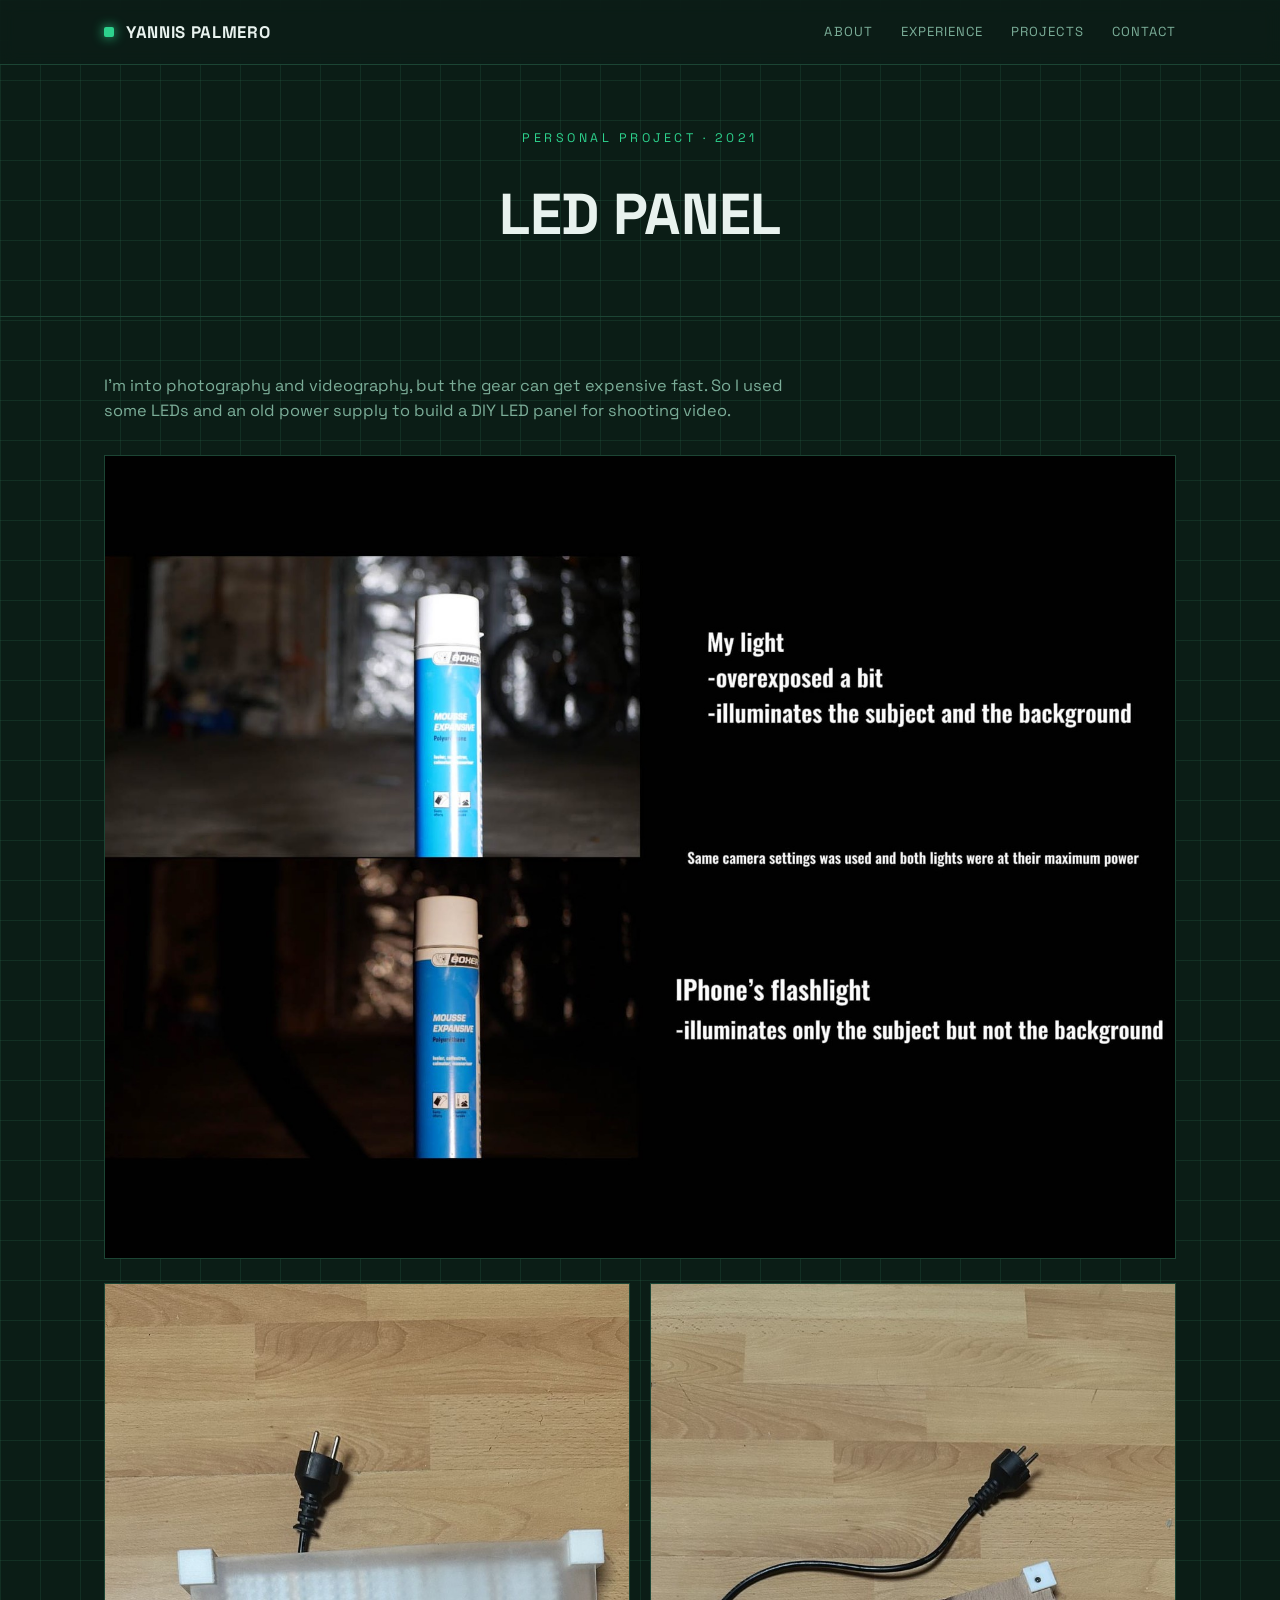
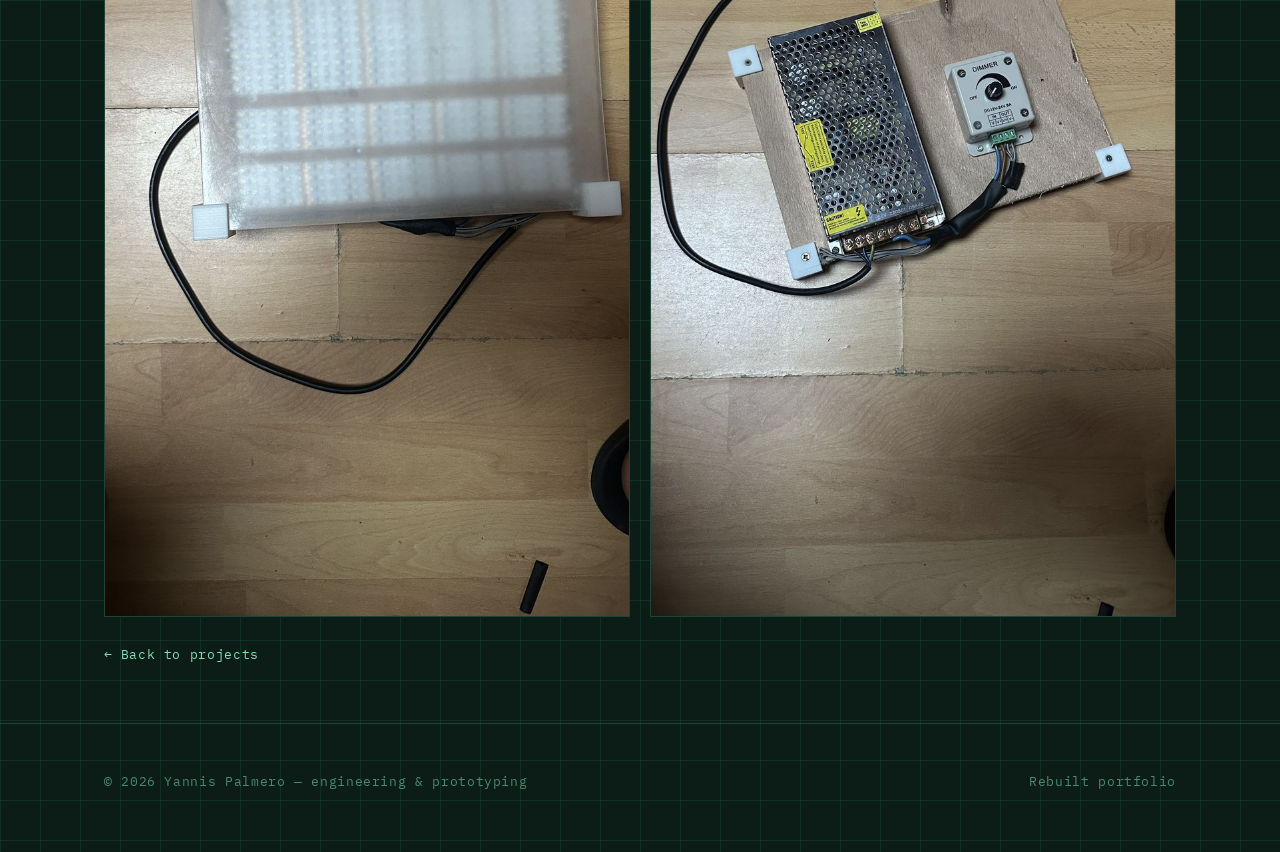
==== led-panel.html @ d93fa41a "Remove hue slider, square up project thumbnails, add Experience section Lock in the green palette as" ====
<!DOCTYPE html>
<html lang="en">
<head>
<meta charset="UTF-8">
<meta name="viewport" content="width=device-width, initial-scale=1">
<title>LED Panel — Yannis Palmero</title>
<link rel="preconnect" href="https://fonts.googleapis.com">
<link rel="preconnect" href="https://fonts.gstatic.com" crossorigin>
<link href="https://fonts.googleapis.com/css2?family=Space+Grotesk:wght@400;500;700&family=IBM+Plex+Mono:wght@400;500&display=swap" rel="stylesheet">
<link rel="stylesheet" href="styles.css">
</head>
<body>
<header>
  <div class="wrap nav">
    <a href="index.html" class="brand"><span class="dot"></span>YANNIS&nbsp;PALMERO</a>
    <nav class="nav-links">
      <a href="index.html#about">About</a>
      <a href="index.html#experience">Experience</a>
      <a href="index.html#projects">Projects</a>
      <a href="index.html#contact">Contact</a>
    </nav>
  </div>
</header>

<section class="p-hero">
  <div class="wrap">
    <div class="eyebrow" style="text-align:center">Personal project · 2021</div>
    <h1>LED panel</h1>
  </div>
</section>

<section class="p-section">
  <div class="wrap">
    <p>I'm into photography and videography, but the gear can get expensive fast. So I used some LEDs and an old power supply to build a DIY LED panel for shooting video.</p>

    <div class="media-grid single" style="margin-top:32px">
      <div class="media-box"><img src="img/led-comparison.jpg" alt="Lighting comparison: DIY LED panel vs iPhone flashlight"></div>
    </div>

    <div class="media-grid">
      <div class="media-box"><img src="img/led.jpg" alt="DIY LED panel, top view"></div>
      <div class="media-box"><img src="img/led-power.jpg" alt="LED panel power supply and dimmer"></div>
    </div>

    <a class="back-link" href="index.html#projects">Back to projects</a>
  </div>
</section>

<footer>
  <div class="wrap foot">
    <div class="mono" style="color:var(--dim)">© 2026 Yannis Palmero — engineering &amp; prototyping</div>
    <div class="mono" style="color:var(--dim)">Rebuilt portfolio</div>
  </div>
</footer>
</body>
</html>
---- styles.css ----
:root{
  --hue: 155;             /* forest-green tint */
  --bg:hsl(var(--hue) 44% 8%);
  --panel:hsl(var(--hue) 44% 10%);
  --line:hsl(var(--hue) 43% 19%);
  --line-bright:hsl(var(--hue) 44% 30%);
  --ink:hsl(var(--hue) 28% 93%);
  --muted:hsl(var(--hue) 23% 58%);
  --dim:hsl(var(--hue) 28% 42%);
  --thumb-bg:hsl(var(--hue) 44% 7%);
  --tagyear-line:hsl(var(--hue) 64% 24%);
  --accent:#2dd28d;      /* emerald accent — retuned to match the green palette */
  --accent-soft:#88ddba;
  --grid: hsl(var(--hue) 44% 30% / .22);
}
*{box-sizing:border-box;margin:0;padding:0}
html{scroll-behavior:smooth}
body{
  background:var(--bg);
  color:var(--ink);
  font-family:"Space Grotesk",system-ui,sans-serif;
  line-height:1.55;
  -webkit-font-smoothing:antialiased;
  background-image:
    linear-gradient(var(--grid) 1px,transparent 1px),
    linear-gradient(90deg,var(--grid) 1px,transparent 1px);
  background-size:40px 40px;
}
a{color:inherit;text-decoration:none}
.mono{font-family:"IBM Plex Mono",monospace}
.wrap{max-width:1120px;margin:0 auto;padding:0 24px}

/* ---- header ---- */
header{
  position:sticky;top:0;z-index:50;
  backdrop-filter:blur(8px);
  background:hsl(var(--hue) 44% 8% / .82);
  border-bottom:1px solid var(--line);
}
.nav{display:flex;align-items:center;justify-content:space-between;height:64px}
.brand{font-weight:700;letter-spacing:.04em;font-size:1.05rem;display:flex;align-items:center;gap:12px}
.brand .dot{width:10px;height:10px;background:var(--accent);border-radius:2px;box-shadow:0 0 12px var(--accent)}
.nav-links{display:flex;gap:28px;font-size:.82rem;letter-spacing:.08em;text-transform:uppercase;color:var(--muted)}
.nav-links a{transition:color .2s}
.nav-links a:hover{color:var(--accent-soft)}

/* ---- hero ---- */
.hero{padding:96px 0 72px;border-bottom:1px solid var(--line)}
.eyebrow{font-size:.78rem;letter-spacing:.28em;text-transform:uppercase;color:var(--accent);margin-bottom:22px}
.hero h1{
  font-size:clamp(2.6rem,7vw,5.4rem);
  font-weight:700;line-height:1.02;letter-spacing:-.02em;
}
.hero h1 span{color:var(--dim)}
.hero p{max-width:560px;margin-top:26px;color:var(--muted);font-size:1.06rem}
.specsheet{
  margin-top:40px;display:grid;grid-template-columns:repeat(auto-fit,minmax(150px,1fr));
  gap:1px;background:var(--line);border:1px solid var(--line);max-width:680px;
}
.specsheet div{background:var(--panel);padding:14px 16px}
.specsheet .k{font-size:.68rem;letter-spacing:.16em;text-transform:uppercase;color:var(--dim)}
.specsheet .v{font-family:"IBM Plex Mono",monospace;font-size:.95rem;margin-top:4px;color:var(--ink)}

/* ---- section head ---- */
.sec-head{display:flex;align-items:baseline;justify-content:space-between;padding:64px 0 8px;gap:20px;flex-wrap:wrap}
.sec-head h2{font-size:1.5rem;font-weight:500;letter-spacing:.02em}
.sec-head .count{font-family:"IBM Plex Mono",monospace;color:var(--dim);font-size:.85rem}
.rule{height:1px;background:var(--line)}

/* ---- projects ---- */
.projects{padding-bottom:80px}
.card{
  display:grid;grid-template-columns:64px 1fr 1.05fr;gap:0;
  border:1px solid var(--line);border-top:none;
  background:linear-gradient(180deg,hsl(var(--hue) 40% 10% / .6),hsl(var(--hue) 40% 10% / .9));
  transition:border-color .25s,transform .25s;
}
.projects .card:first-of-type{border-top:1px solid var(--line)}
.card:hover{border-color:var(--line-bright)}
.card .idx{
  border-right:1px solid var(--line);
  display:flex;align-items:flex-start;justify-content:center;padding-top:28px;
  font-family:"IBM Plex Mono",monospace;color:var(--accent);font-size:.9rem;
}
.card .body{padding:30px 30px 34px}
.card .tags{display:flex;gap:10px;flex-wrap:wrap;margin-bottom:16px}
.tag{
  font-family:"IBM Plex Mono",monospace;font-size:.7rem;letter-spacing:.06em;
  color:var(--muted);border:1px solid var(--line);padding:3px 9px;border-radius:2px;
}
.tag.year{color:var(--accent-soft);border-color:var(--tagyear-line)}
.card h3{font-size:1.7rem;font-weight:700;letter-spacing:-.01em;margin-bottom:12px;text-transform:capitalize}
.card p{color:var(--muted);font-size:.98rem;max-width:46ch}
.card .more{
  display:inline-flex;align-items:center;gap:8px;margin-top:20px;
  font-family:"IBM Plex Mono",monospace;font-size:.8rem;letter-spacing:.05em;
  color:var(--accent);
}
.card .more::after{content:"→";transition:transform .2s}
.card:hover .more::after{transform:translateX(4px)}
.card .thumb{
  border-left:1px solid var(--line);
  background:var(--thumb-bg);position:relative;overflow:hidden;aspect-ratio:1/1;align-self:start;
}
.card .thumb img{width:100%;height:100%;object-fit:cover;display:block;
  filter:saturate(.9);transition:transform .4s,filter .3s}
.card:hover .thumb img{transform:scale(1.04);filter:saturate(1.05)}
.card .thumb::after{
  content:attr(data-label);position:absolute;left:12px;bottom:10px;
  font-family:"IBM Plex Mono",monospace;font-size:.66rem;letter-spacing:.14em;
  color:var(--dim);background:hsl(var(--hue) 44% 8% / .7);padding:3px 7px;border-radius:2px;
}

/* ---- footer ---- */
footer{border-top:1px solid var(--line);padding:48px 0 60px;color:var(--muted)}
.foot{display:flex;justify-content:space-between;gap:20px;flex-wrap:wrap;align-items:center}
.foot .mono{font-size:.8rem;letter-spacing:.05em}
.foot a{color:var(--accent-soft)}

/* ---- contact ---- */
.contact{border-top:1px solid var(--line);padding:80px 0 88px}
.contact .eyebrow-c{font-family:"IBM Plex Mono",monospace;font-size:.78rem;letter-spacing:.24em;text-transform:uppercase;color:var(--accent);margin-bottom:20px}
.contact h2{font-size:clamp(2rem,5vw,3.2rem);font-weight:700;letter-spacing:-.02em;line-height:1.05;max-width:16ch}
.contact p{color:var(--muted);max-width:520px;margin-top:20px;font-size:1.05rem}
.links{margin-top:40px;display:grid;grid-template-columns:repeat(auto-fit,minmax(240px,1fr));gap:1px;background:var(--line);border:1px solid var(--line);max-width:760px}
.link-card{background:var(--panel);padding:22px 24px;display:flex;align-items:center;gap:16px;transition:background .2s}
.link-card:hover{background:hsl(var(--hue) 40% 12%)}
.link-card .ic{width:40px;height:40px;flex:0 0 40px;border:1px solid var(--line-bright);border-radius:4px;display:flex;align-items:center;justify-content:center;color:var(--accent-soft)}
.link-card .ic svg{width:20px;height:20px}
.link-card .k{font-family:"IBM Plex Mono",monospace;font-size:.68rem;letter-spacing:.14em;text-transform:uppercase;color:var(--dim)}
.link-card .v{font-size:1.02rem;color:var(--ink);margin-top:2px;display:flex;align-items:center;gap:8px}
.link-card:hover .v{color:var(--accent-soft)}
.link-card .v::after{content:"↗";font-size:.85rem;color:var(--dim);transition:transform .2s}
.link-card:hover .v::after{transform:translate(2px,-2px);color:var(--accent)}

/* ---- about ---- */
.about{border-top:1px solid var(--line);padding:72px 0}
.about-grid{display:grid;grid-template-columns:1.4fr 1fr;gap:56px;align-items:start}
.about .eyebrow-a{font-family:"IBM Plex Mono",monospace;font-size:.78rem;letter-spacing:.24em;text-transform:uppercase;color:var(--accent);margin-bottom:22px}
.about h2{font-size:clamp(1.8rem,4vw,2.6rem);font-weight:700;letter-spacing:-.02em;line-height:1.1;margin-bottom:24px}
.about p{color:var(--muted);font-size:1.05rem;margin-bottom:16px;max-width:60ch}
.about p strong{color:var(--ink);font-weight:500}
.about-side{border:1px solid var(--line);background:var(--panel)}
.about-side .sec{padding:20px 22px;border-bottom:1px solid var(--line)}
.about-side .sec:last-child{border-bottom:none}
.about-side .lbl{font-family:"IBM Plex Mono",monospace;font-size:.66rem;letter-spacing:.16em;text-transform:uppercase;color:var(--dim);margin-bottom:12px}
.about-side .row-i{display:flex;align-items:center;gap:10px;font-size:.92rem;color:var(--ink);margin-bottom:9px}
.about-side .row-i:last-child{margin-bottom:0}
.about-side .row-i a{color:var(--ink);transition:color .2s}
.about-side .row-i a:hover{color:var(--accent-soft)}
.about-side .row-i .mk{color:var(--accent);font-family:"IBM Plex Mono",monospace;font-size:.8rem;flex:0 0 auto}
.chips{display:flex;flex-wrap:wrap;gap:8px}
.chip{font-family:"IBM Plex Mono",monospace;font-size:.72rem;color:var(--muted);border:1px solid var(--line);padding:4px 10px;border-radius:2px}
@media(max-width:820px){
  .about-grid{grid-template-columns:1fr;gap:36px}
}

/* ---- experience ---- */
.experience{border-top:1px solid var(--line);padding:72px 0}
.experience .eyebrow-a{font-family:"IBM Plex Mono",monospace;font-size:.78rem;letter-spacing:.24em;text-transform:uppercase;color:var(--accent);margin-bottom:22px}
.experience h2{font-size:clamp(1.8rem,4vw,2.6rem);font-weight:700;letter-spacing:-.02em;line-height:1.1;margin-bottom:8px}
.tl-group{margin-top:40px}
.tl-group:first-of-type{margin-top:48px}
.tl-label{font-size:.68rem;letter-spacing:.18em;text-transform:uppercase;color:var(--dim);padding-bottom:10px;border-bottom:1px solid var(--line)}
.tl-item{display:grid;grid-template-columns:170px 1fr;gap:24px;padding:26px 0;border-bottom:1px solid var(--line)}
.tl-date{font-family:"IBM Plex Mono",monospace;font-size:.78rem;color:var(--accent-soft);letter-spacing:.03em}
.tl-date .place{display:block;color:var(--dim);margin-top:6px;font-size:.72rem}
.tl-body h3{font-size:1.15rem;font-weight:700;letter-spacing:-.01em;margin-bottom:4px}
.tl-body .role{display:block;color:var(--muted);font-family:"IBM Plex Mono",monospace;font-size:.76rem;margin-bottom:12px}
.tl-body ul{margin:0;padding-left:18px;color:var(--muted);font-size:.94rem;display:flex;flex-direction:column;gap:7px;max-width:64ch}
.tl-body ul li strong{color:var(--ink);font-weight:500}
.tl-body ul li a{color:var(--accent-soft);border-bottom:1px solid var(--tagyear-line)}
.tl-body ul li a:hover{color:var(--ink)}
@media(max-width:700px){
  .tl-item{grid-template-columns:1fr;gap:8px}
}

@media(max-width:820px){
  .card{grid-template-columns:44px 1fr}
  .card .thumb{grid-column:1 / -1;border-left:none;border-top:1px solid var(--line);aspect-ratio:1/1;height:auto}
  .card .idx{padding-top:24px}
}

/* ---- project detail pages ---- */
.back-link{display:inline-flex;align-items:center;gap:8px;margin-top:28px;font-family:"IBM Plex Mono",monospace;font-size:.8rem;letter-spacing:.05em;color:var(--accent-soft)}
.back-link::before{content:"←"}
.p-hero{padding:64px 0 56px;border-bottom:1px solid var(--line)}
.p-hero h1{font-size:clamp(2.2rem,6vw,3.6rem);font-weight:700;letter-spacing:-.01em;text-align:center;text-transform:uppercase}
.p-section{padding:56px 0;border-bottom:1px solid var(--line)}
.p-section:last-of-type{border-bottom:none}
.p-section h2{font-size:1.5rem;font-weight:500;letter-spacing:.02em;margin-bottom:18px}
.p-section p{color:var(--muted);font-size:1.02rem;max-width:70ch;margin-bottom:14px}
.p-specsheet{
  margin-top:8px;display:grid;grid-template-columns:repeat(auto-fit,minmax(150px,1fr));
  gap:1px;background:var(--line);border:1px solid var(--line);
}
.p-specsheet div{background:var(--panel);padding:14px 16px}
.p-specsheet .k{font-size:.68rem;letter-spacing:.16em;text-transform:uppercase;color:var(--dim)}
.p-specsheet .v{font-family:"IBM Plex Mono",monospace;font-size:.95rem;margin-top:4px;color:var(--ink)}
.media-grid{display:grid;grid-template-columns:1fr 1fr;gap:20px;margin-top:24px}
.media-grid.single{grid-template-columns:1fr}
.media-box{border:1px solid var(--line);background:var(--thumb-bg);overflow:hidden;position:relative}
.media-box .video-wrap{position:relative;padding-top:56.25%}
.media-box .video-wrap iframe{position:absolute;inset:0;width:100%;height:100%;border:0}
.media-box img{width:100%;height:100%;object-fit:cover;display:block}
.media-cap{font-family:"IBM Plex Mono",monospace;font-size:.7rem;letter-spacing:.1em;color:var(--dim);margin-top:8px;text-transform:uppercase}
.gallery{display:grid;grid-template-columns:repeat(3,1fr);gap:16px;margin-top:24px}
@media(max-width:820px){
  .media-grid{grid-template-columns:1fr}
  .gallery{grid-template-columns:1fr 1fr}
}
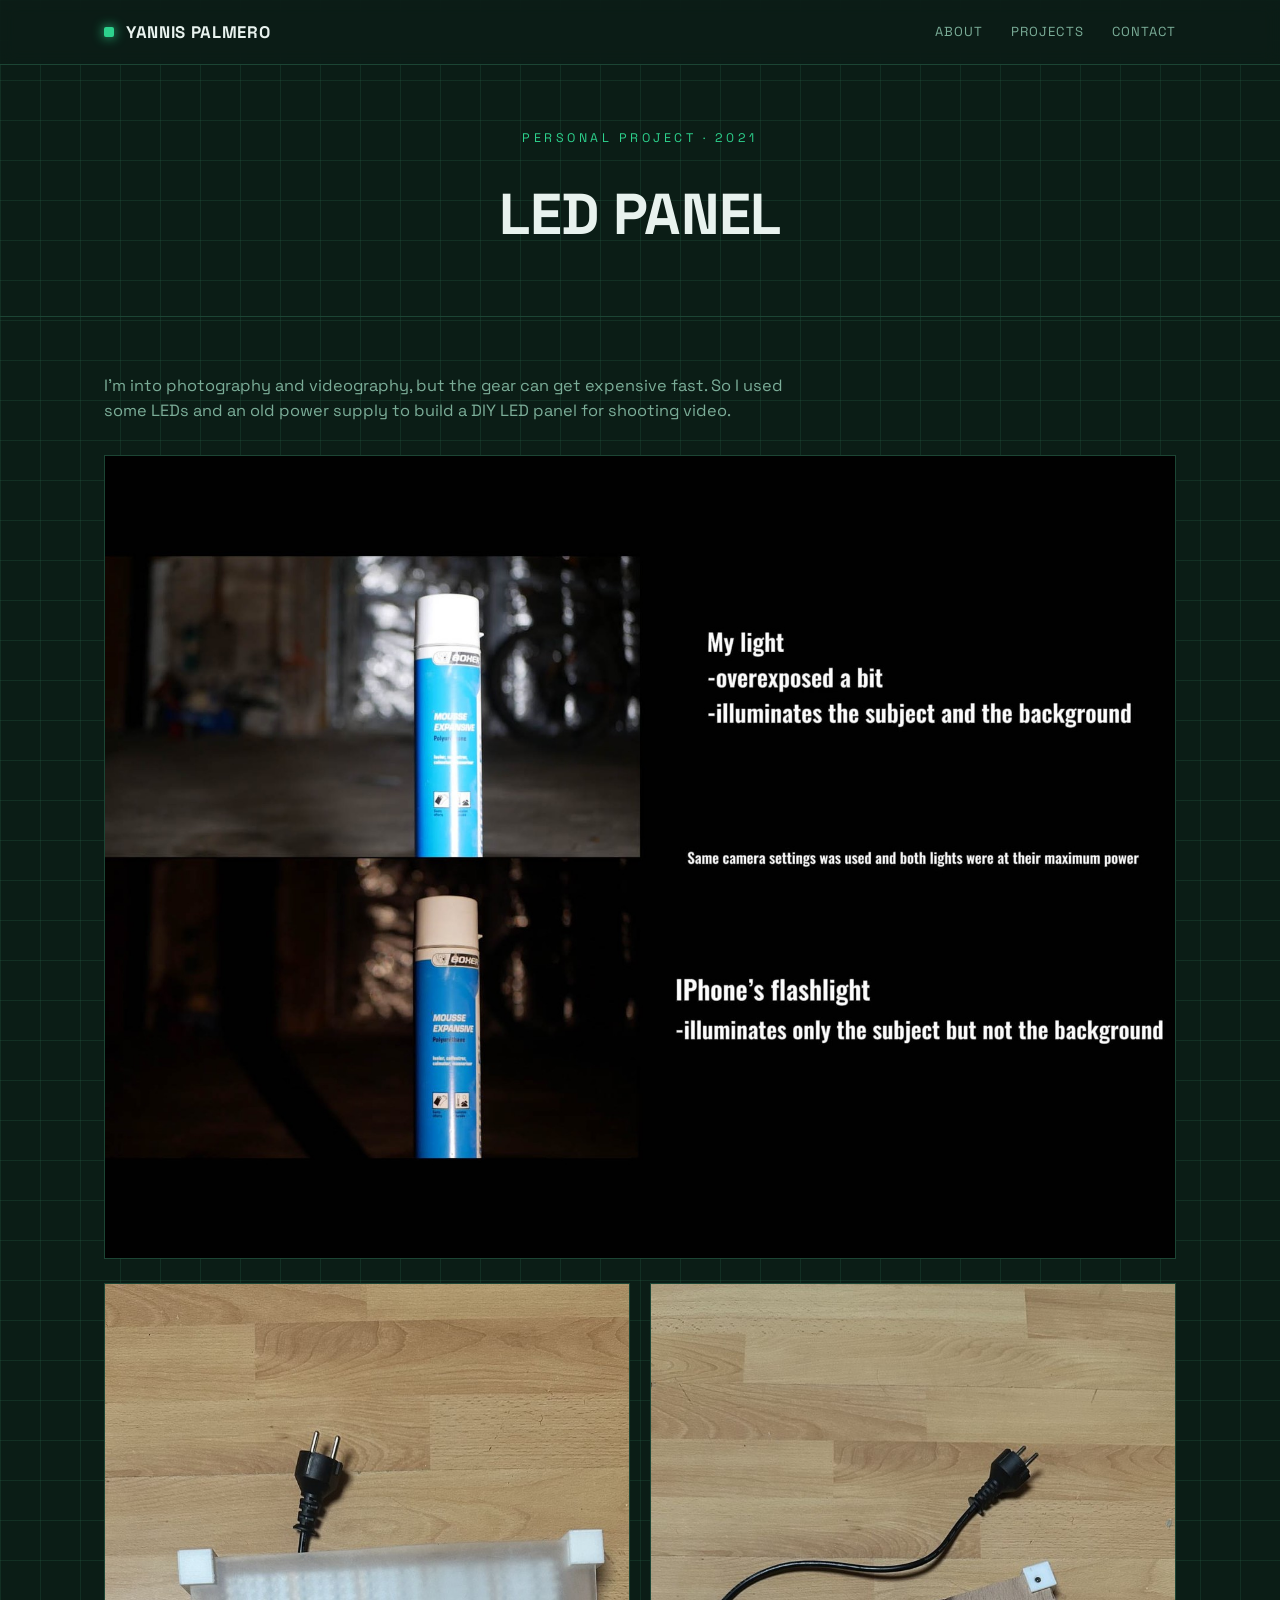
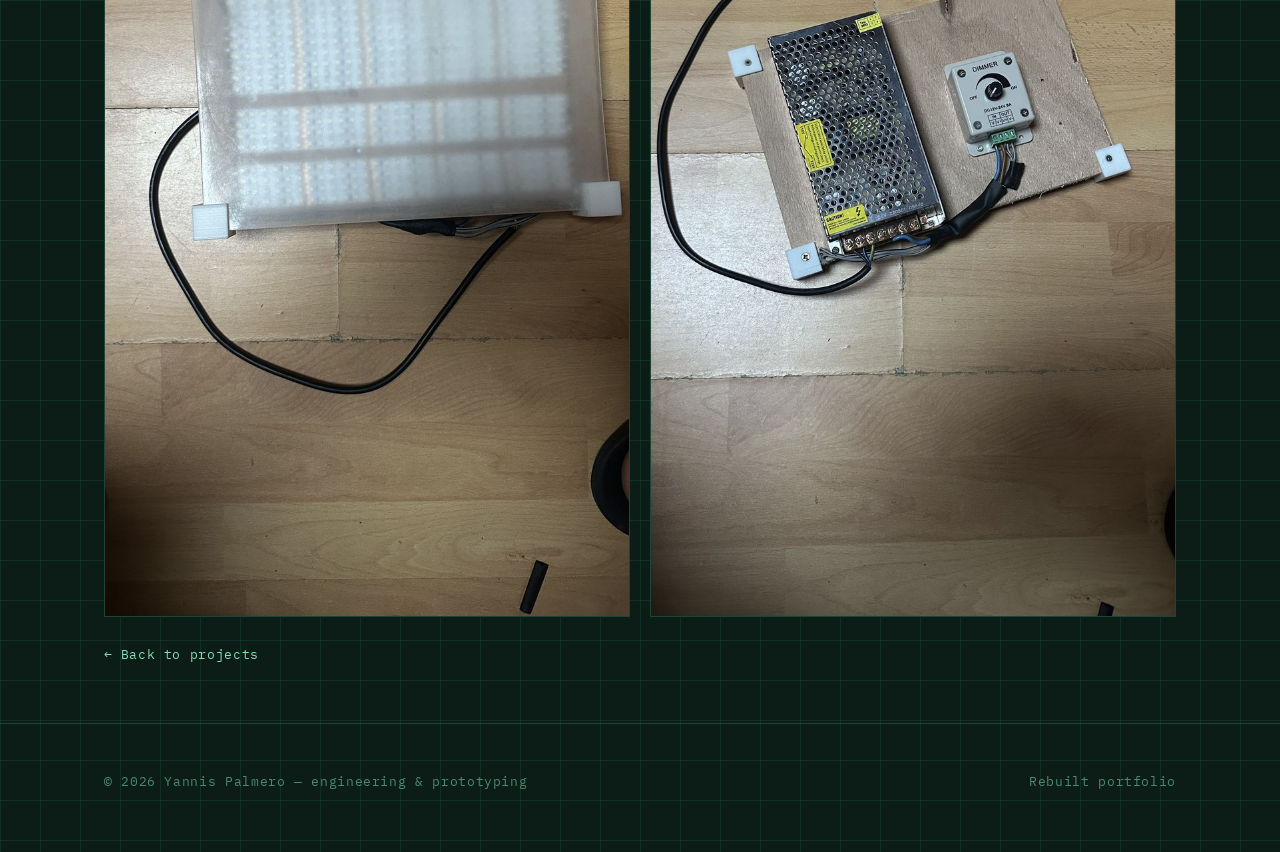
==== commit d704cf5f: "Remove Experience section, restore original photo aspect ratios, add Benchy cursor Project thumbnail" ====
--- a/led-panel.html
+++ b/led-panel.html
@@ -15,7 +15,6 @@
     <a href="index.html" class="brand"><span class="dot"></span>YANNIS&nbsp;PALMERO</a>
     <nav class="nav-links">
       <a href="index.html#about">About</a>
-      <a href="index.html#experience">Experience</a>
       <a href="index.html#projects">Projects</a>
       <a href="index.html#contact">Contact</a>
     </nav>
--- a/styles.css
+++ b/styles.css
@@ -13,7 +13,7 @@
   --accent-soft:#88ddba;
   --grid: hsl(var(--hue) 44% 30% / .22);
 }
-*{box-sizing:border-box;margin:0;padding:0}
+*{box-sizing:border-box;margin:0;padding:0;cursor:url('benchy-cursor.svg') 6 4, auto}
 html{scroll-behavior:smooth}
 body{
   background:var(--bg);
@@ -68,14 +68,13 @@
 .rule{height:1px;background:var(--line)}
 
 /* ---- projects ---- */
-.projects{padding-bottom:80px}
+.projects{padding-bottom:80px;display:flex;flex-direction:column;gap:18px}
 .card{
   display:grid;grid-template-columns:64px 1fr 1.05fr;gap:0;
-  border:1px solid var(--line);border-top:none;
+  border:1px solid var(--line);
   background:linear-gradient(180deg,hsl(var(--hue) 40% 10% / .6),hsl(var(--hue) 40% 10% / .9));
   transition:border-color .25s,transform .25s;
 }
-.projects .card:first-of-type{border-top:1px solid var(--line)}
 .card:hover{border-color:var(--line-bright)}
 .card .idx{
   border-right:1px solid var(--line);
@@ -100,9 +99,9 @@
 .card:hover .more::after{transform:translateX(4px)}
 .card .thumb{
   border-left:1px solid var(--line);
-  background:var(--thumb-bg);position:relative;overflow:hidden;aspect-ratio:1/1;align-self:start;
+  background:var(--thumb-bg);position:relative;overflow:hidden;height:auto;align-self:start;
 }
-.card .thumb img{width:100%;height:100%;object-fit:cover;display:block;
+.card .thumb img{width:100%;height:auto;display:block;
   filter:saturate(.9);transition:transform .4s,filter .3s}
 .card:hover .thumb img{transform:scale(1.04);filter:saturate(1.05)}
 .card .thumb::after{
@@ -155,29 +154,9 @@
   .about-grid{grid-template-columns:1fr;gap:36px}
 }
 
-/* ---- experience ---- */
-.experience{border-top:1px solid var(--line);padding:72px 0}
-.experience .eyebrow-a{font-family:"IBM Plex Mono",monospace;font-size:.78rem;letter-spacing:.24em;text-transform:uppercase;color:var(--accent);margin-bottom:22px}
-.experience h2{font-size:clamp(1.8rem,4vw,2.6rem);font-weight:700;letter-spacing:-.02em;line-height:1.1;margin-bottom:8px}
-.tl-group{margin-top:40px}
-.tl-group:first-of-type{margin-top:48px}
-.tl-label{font-size:.68rem;letter-spacing:.18em;text-transform:uppercase;color:var(--dim);padding-bottom:10px;border-bottom:1px solid var(--line)}
-.tl-item{display:grid;grid-template-columns:170px 1fr;gap:24px;padding:26px 0;border-bottom:1px solid var(--line)}
-.tl-date{font-family:"IBM Plex Mono",monospace;font-size:.78rem;color:var(--accent-soft);letter-spacing:.03em}
-.tl-date .place{display:block;color:var(--dim);margin-top:6px;font-size:.72rem}
-.tl-body h3{font-size:1.15rem;font-weight:700;letter-spacing:-.01em;margin-bottom:4px}
-.tl-body .role{display:block;color:var(--muted);font-family:"IBM Plex Mono",monospace;font-size:.76rem;margin-bottom:12px}
-.tl-body ul{margin:0;padding-left:18px;color:var(--muted);font-size:.94rem;display:flex;flex-direction:column;gap:7px;max-width:64ch}
-.tl-body ul li strong{color:var(--ink);font-weight:500}
-.tl-body ul li a{color:var(--accent-soft);border-bottom:1px solid var(--tagyear-line)}
-.tl-body ul li a:hover{color:var(--ink)}
-@media(max-width:700px){
-  .tl-item{grid-template-columns:1fr;gap:8px}
-}
-
 @media(max-width:820px){
   .card{grid-template-columns:44px 1fr}
-  .card .thumb{grid-column:1 / -1;border-left:none;border-top:1px solid var(--line);aspect-ratio:1/1;height:auto}
+  .card .thumb{grid-column:1 / -1;border-left:none;border-top:1px solid var(--line);height:auto}
   .card .idx{padding-top:24px}
 }
 
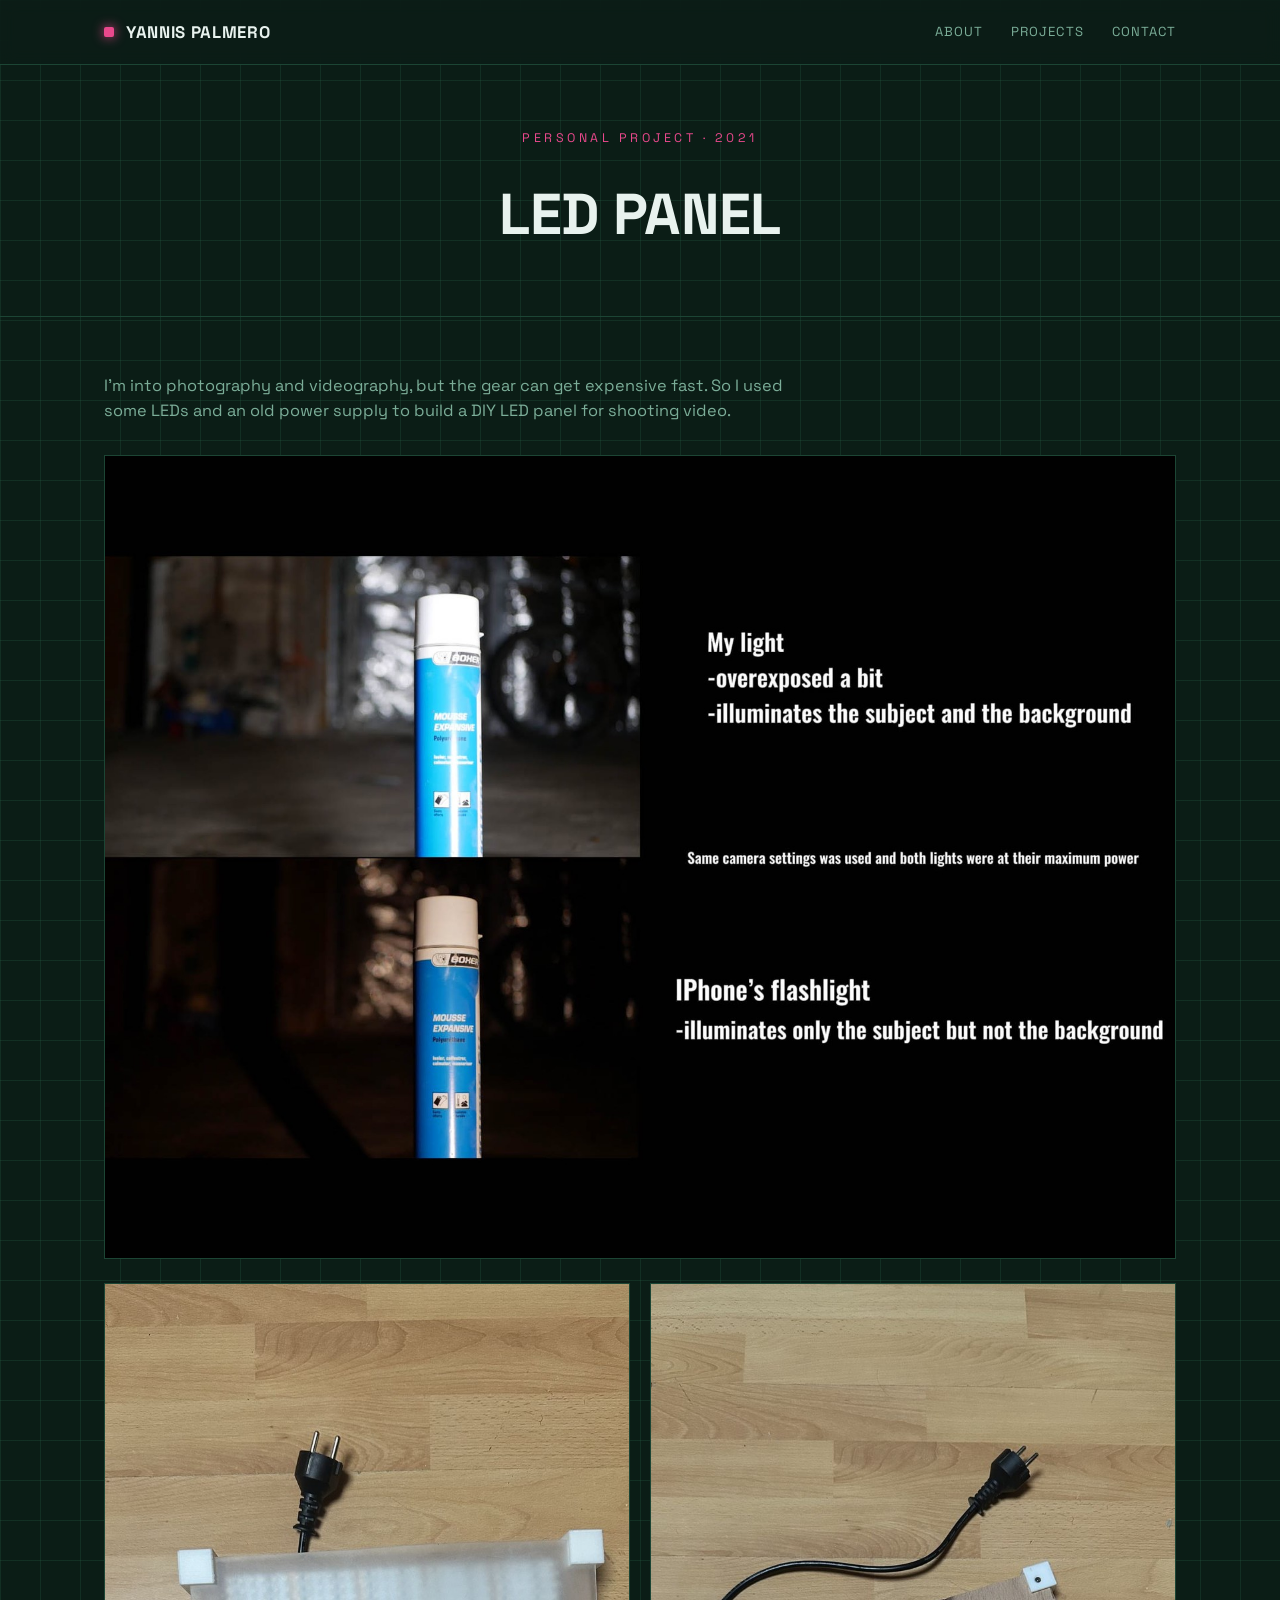
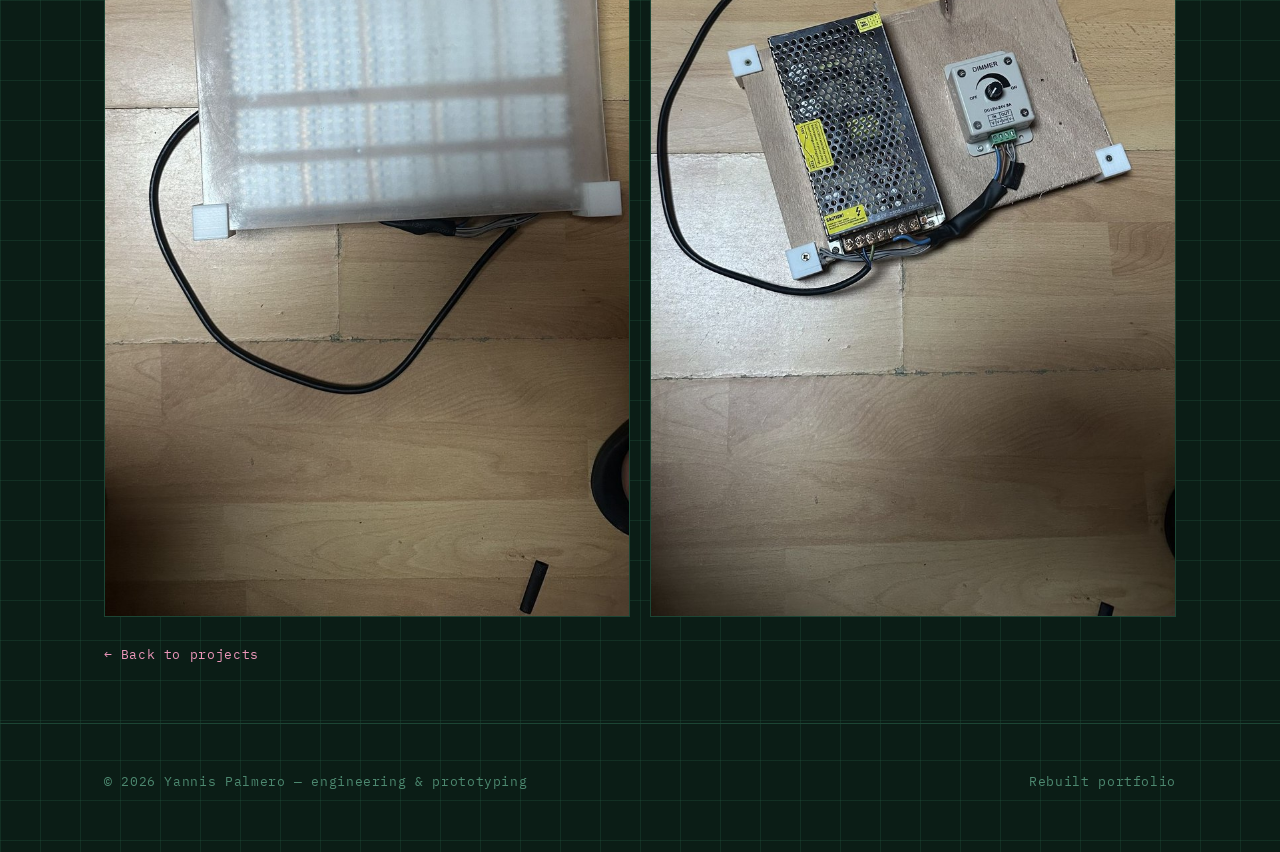
==== commit b64f2f75: "Swap cursor for the Blender-rendered Benchy, switch parallax to a scroll-based one The cursor now us" ====
--- a/led-panel.html
+++ b/led-panel.html
@@ -51,5 +51,6 @@
     <div class="mono" style="color:var(--dim)">Rebuilt portfolio</div>
   </div>
 </footer>
+<script src="parallax.js"></script>
 </body>
 </html>
--- a/styles.css
+++ b/styles.css
@@ -9,12 +9,13 @@
   --dim:hsl(var(--hue) 28% 42%);
   --thumb-bg:hsl(var(--hue) 44% 7%);
   --tagyear-line:hsl(var(--hue) 64% 24%);
-  --accent:#2dd28d;      /* emerald accent — retuned to match the green palette */
-  --accent-soft:#88ddba;
+  --accent:#e9498c;      /* rose — complementary to the green background (hue 335 vs 155) */
+  --accent-soft:#ed97bb;
   --grid: hsl(var(--hue) 44% 30% / .22);
 }
-*{box-sizing:border-box;margin:0;padding:0;cursor:url('benchy-cursor.svg') 6 4, auto}
+*{box-sizing:border-box;margin:0;padding:0;cursor:url('benchy-cursor.png') 24 11, auto}
 html{scroll-behavior:smooth}
+html,body{overflow-x:hidden;max-width:100%}
 body{
   background:var(--bg);
   color:var(--ink);
@@ -25,6 +26,7 @@
     linear-gradient(var(--grid) 1px,transparent 1px),
     linear-gradient(90deg,var(--grid) 1px,transparent 1px);
   background-size:40px 40px;
+  background-position:0 var(--parallax-y, 0px);
 }
 a{color:inherit;text-decoration:none}
 .mono{font-family:"IBM Plex Mono",monospace}
@@ -37,12 +39,17 @@
   background:hsl(var(--hue) 44% 8% / .82);
   border-bottom:1px solid var(--line);
 }
-.nav{display:flex;align-items:center;justify-content:space-between;height:64px}
-.brand{font-weight:700;letter-spacing:.04em;font-size:1.05rem;display:flex;align-items:center;gap:12px}
-.brand .dot{width:10px;height:10px;background:var(--accent);border-radius:2px;box-shadow:0 0 12px var(--accent)}
+.nav{display:flex;align-items:center;justify-content:space-between;height:64px;flex-wrap:wrap;gap:8px 0;min-height:64px}
+.brand{font-weight:700;letter-spacing:.04em;font-size:1.05rem;display:flex;align-items:center;gap:12px;white-space:nowrap}
+.brand .dot{width:10px;height:10px;background:var(--accent);border-radius:2px;box-shadow:0 0 12px var(--accent);flex:0 0 auto}
 .nav-links{display:flex;gap:28px;font-size:.82rem;letter-spacing:.08em;text-transform:uppercase;color:var(--muted)}
 .nav-links a{transition:color .2s}
 .nav-links a:hover{color:var(--accent-soft)}
+@media(max-width:480px){
+  .nav{height:auto;padding-top:14px;padding-bottom:14px}
+  .brand{font-size:.92rem}
+  .nav-links{flex-basis:100%;gap:18px;font-size:.72rem}
+}
 
 /* ---- hero ---- */
 .hero{padding:96px 0 72px;border-bottom:1px solid var(--line)}
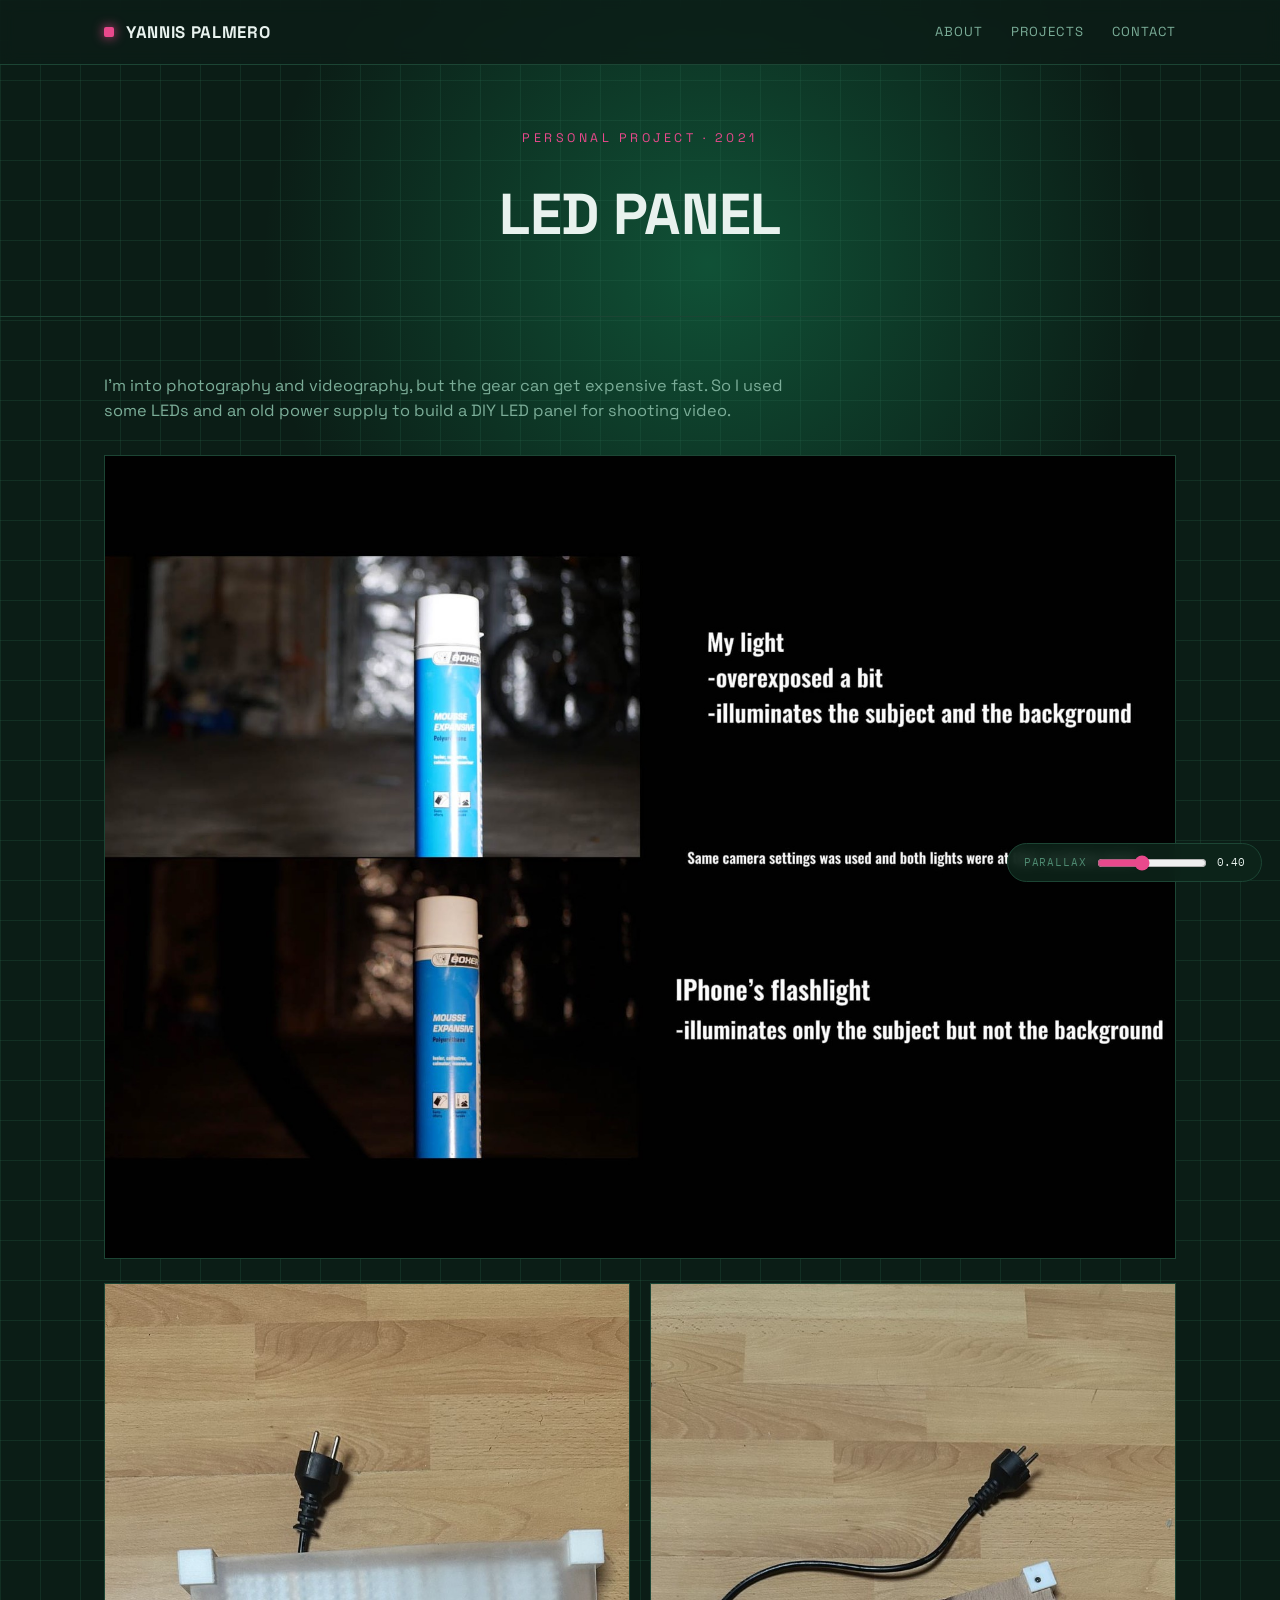
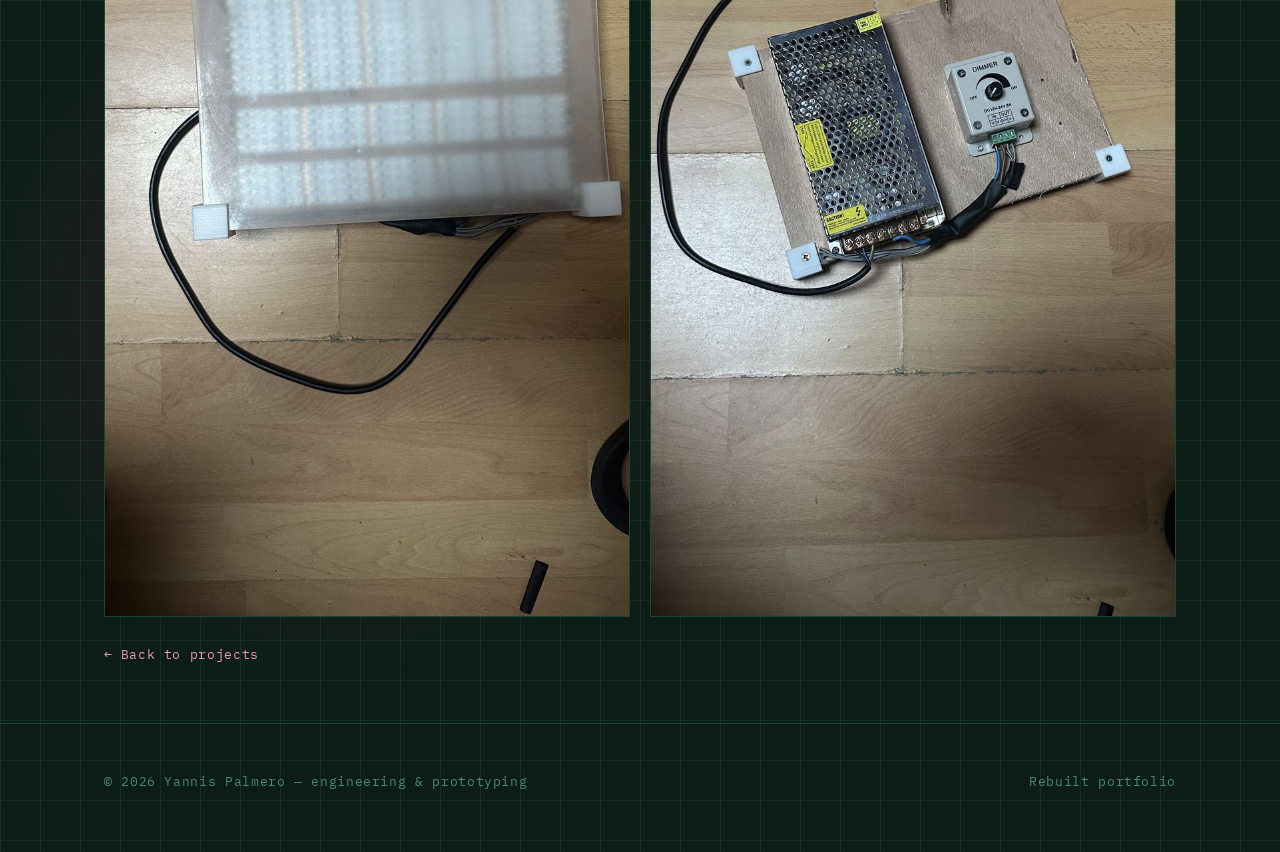
==== commit 16159742: "Add more parallax glows and a live speed-tuning slider Three more drifting halos spread further down" ====
--- a/led-panel.html
+++ b/led-panel.html
@@ -10,6 +10,11 @@
 <link rel="stylesheet" href="styles.css">
 </head>
 <body>
+<div class="parallax-panel">
+  <span>Parallax</span>
+  <input type="range" id="parallax-factor" min="0" max="1" step="0.05" value="0.4" aria-label="Parallax speed">
+  <span class="pv" id="parallax-val">0.40</span>
+</div>
 <header>
   <div class="wrap nav">
     <a href="index.html" class="brand"><span class="dot"></span>YANNIS&nbsp;PALMERO</a>
--- a/styles.css
+++ b/styles.css
@@ -24,9 +24,22 @@
   -webkit-font-smoothing:antialiased;
   background-image:
     linear-gradient(var(--grid) 1px,transparent 1px),
-    linear-gradient(90deg,var(--grid) 1px,transparent 1px);
-  background-size:40px 40px;
-  background-position:0 var(--parallax-y, 0px);
+    linear-gradient(90deg,var(--grid) 1px,transparent 1px),
+    radial-gradient(circle, hsl(var(--hue) 75% 40% / .35), transparent 70%),
+    radial-gradient(circle, hsl(335 70% 50% / .22), transparent 70%),
+    radial-gradient(circle, hsl(var(--hue) 70% 45% / .26), transparent 70%),
+    radial-gradient(circle, hsl(335 65% 50% / .18), transparent 70%),
+    radial-gradient(circle, hsl(var(--hue) 75% 40% / .30), transparent 70%);
+  background-repeat:repeat,repeat,no-repeat,no-repeat,no-repeat,no-repeat,no-repeat;
+  background-size:40px 40px,40px 40px,900px 900px,760px 760px,820px 820px,700px 700px,860px 860px;
+  background-position:
+    0 var(--parallax-y, 0px),
+    0 var(--parallax-y, 0px),
+    68% calc(-12% + var(--parallax-y, 0px)),
+    -8% calc(170vh + var(--parallax-y, 0px)),
+    90% calc(330vh + var(--parallax-y, 0px)),
+    5% calc(480vh + var(--parallax-y, 0px)),
+    75% calc(640vh + var(--parallax-y, 0px));
 }
 a{color:inherit;text-decoration:none}
 .mono{font-family:"IBM Plex Mono",monospace}
@@ -195,3 +208,19 @@
   .media-grid{grid-template-columns:1fr}
   .gallery{grid-template-columns:1fr 1fr}
 }
+
+/* ---- parallax tuning panel (temporary dev control) ---- */
+.parallax-panel{
+  position:fixed;right:18px;bottom:18px;z-index:200;
+  display:flex;align-items:center;gap:10px;
+  padding:10px 16px;border:1px solid var(--line);border-radius:20px;
+  background:hsl(var(--hue) 44% 10% / .85);backdrop-filter:blur(6px);
+  font-family:"IBM Plex Mono",monospace;font-size:.68rem;letter-spacing:.08em;
+  color:var(--dim);text-transform:uppercase;
+}
+.parallax-panel input[type=range]{width:110px;accent-color:var(--accent);cursor:pointer}
+.parallax-panel .pv{color:var(--ink);min-width:2.6em;text-align:right;letter-spacing:0;text-transform:none}
+@media(max-width:480px){
+  .parallax-panel{right:10px;bottom:10px;padding:8px 12px;gap:8px}
+  .parallax-panel input[type=range]{width:80px}
+}
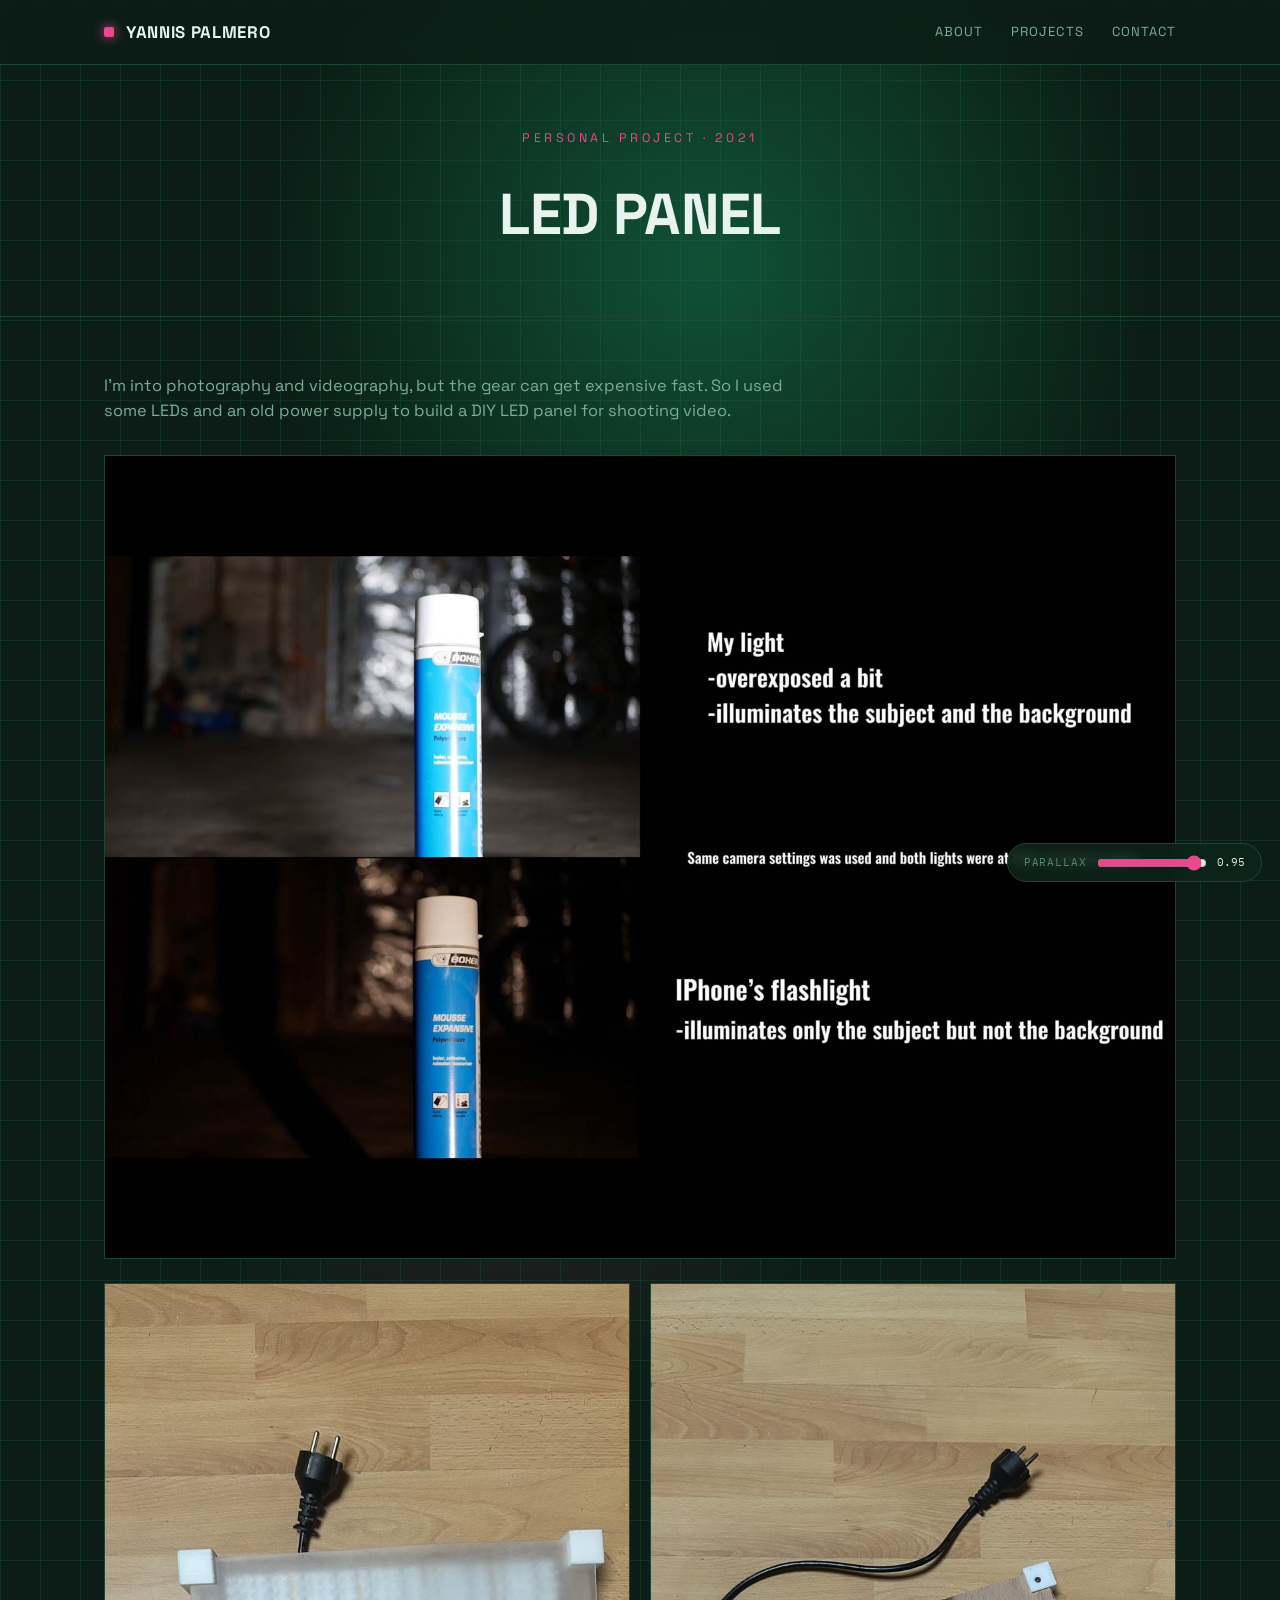
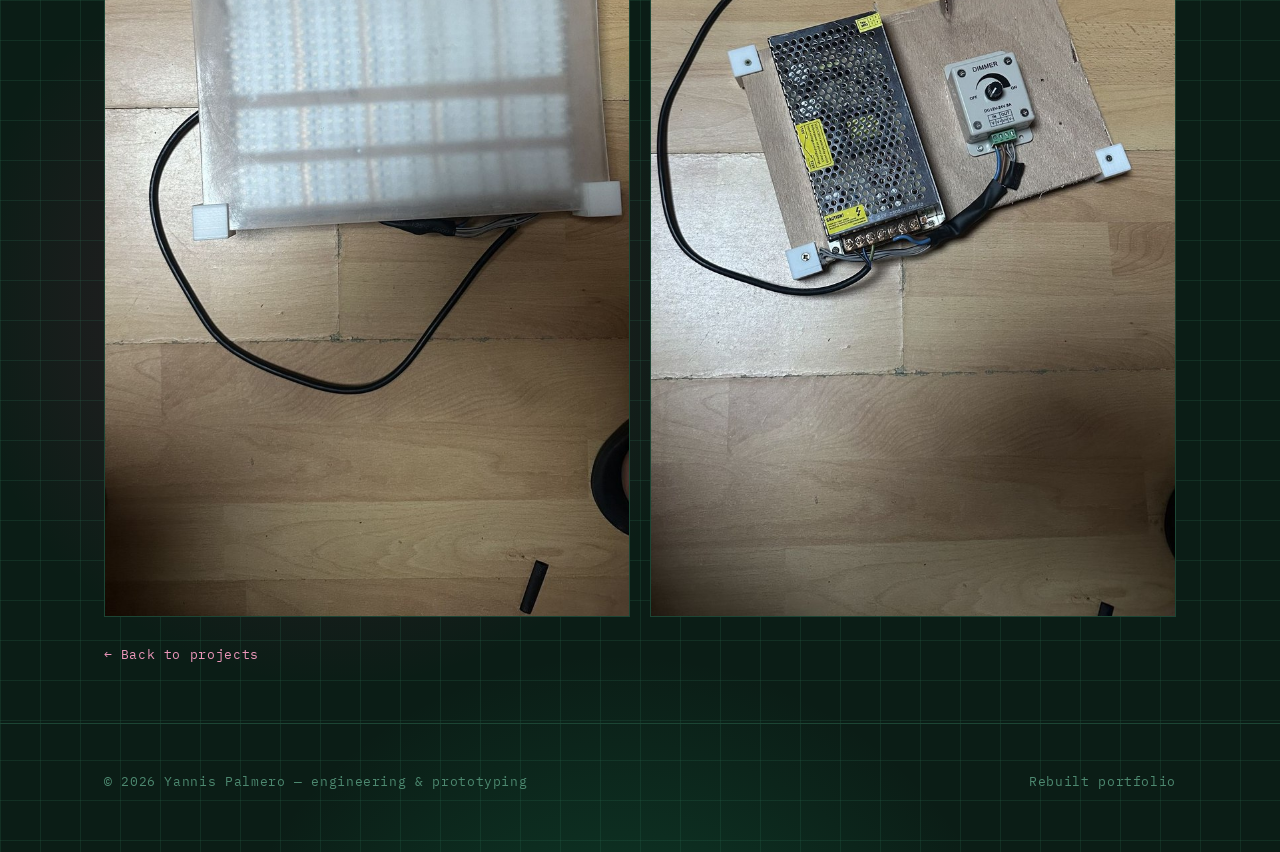
==== commit e6daafb3: "More halos, lock parallax factor at 0.95, halve wheel-scroll speed Doubled the halo count (9 total) " ====
--- a/led-panel.html
+++ b/led-panel.html
@@ -12,8 +12,8 @@
 <body>
 <div class="parallax-panel">
   <span>Parallax</span>
-  <input type="range" id="parallax-factor" min="0" max="1" step="0.05" value="0.4" aria-label="Parallax speed">
-  <span class="pv" id="parallax-val">0.40</span>
+  <input type="range" id="parallax-factor" min="0" max="1" step="0.05" value="0.95" aria-label="Parallax speed">
+  <span class="pv" id="parallax-val">0.95</span>
 </div>
 <header>
   <div class="wrap nav">
--- a/styles.css
+++ b/styles.css
@@ -29,9 +29,13 @@
     radial-gradient(circle, hsl(335 70% 50% / .22), transparent 70%),
     radial-gradient(circle, hsl(var(--hue) 70% 45% / .26), transparent 70%),
     radial-gradient(circle, hsl(335 65% 50% / .18), transparent 70%),
-    radial-gradient(circle, hsl(var(--hue) 75% 40% / .30), transparent 70%);
-  background-repeat:repeat,repeat,no-repeat,no-repeat,no-repeat,no-repeat,no-repeat;
-  background-size:40px 40px,40px 40px,900px 900px,760px 760px,820px 820px,700px 700px,860px 860px;
+    radial-gradient(circle, hsl(var(--hue) 75% 40% / .30), transparent 70%),
+    radial-gradient(circle, hsl(335 68% 50% / .20), transparent 70%),
+    radial-gradient(circle, hsl(var(--hue) 72% 42% / .24), transparent 70%),
+    radial-gradient(circle, hsl(335 62% 48% / .16), transparent 70%),
+    radial-gradient(circle, hsl(var(--hue) 78% 40% / .28), transparent 70%);
+  background-repeat:repeat,repeat,no-repeat,no-repeat,no-repeat,no-repeat,no-repeat,no-repeat,no-repeat,no-repeat,no-repeat;
+  background-size:40px 40px,40px 40px,900px 900px,760px 760px,820px 820px,700px 700px,860px 860px,780px 780px,840px 840px,720px 720px,800px 800px;
   background-position:
     0 var(--parallax-y, 0px),
     0 var(--parallax-y, 0px),
@@ -39,7 +43,11 @@
     -8% calc(170vh + var(--parallax-y, 0px)),
     90% calc(330vh + var(--parallax-y, 0px)),
     5% calc(480vh + var(--parallax-y, 0px)),
-    75% calc(640vh + var(--parallax-y, 0px));
+    75% calc(640vh + var(--parallax-y, 0px)),
+    25% calc(70vh + var(--parallax-y, 0px)),
+    45% calc(250vh + var(--parallax-y, 0px)),
+    70% calc(410vh + var(--parallax-y, 0px)),
+    10% calc(560vh + var(--parallax-y, 0px));
 }
 a{color:inherit;text-decoration:none}
 .mono{font-family:"IBM Plex Mono",monospace}
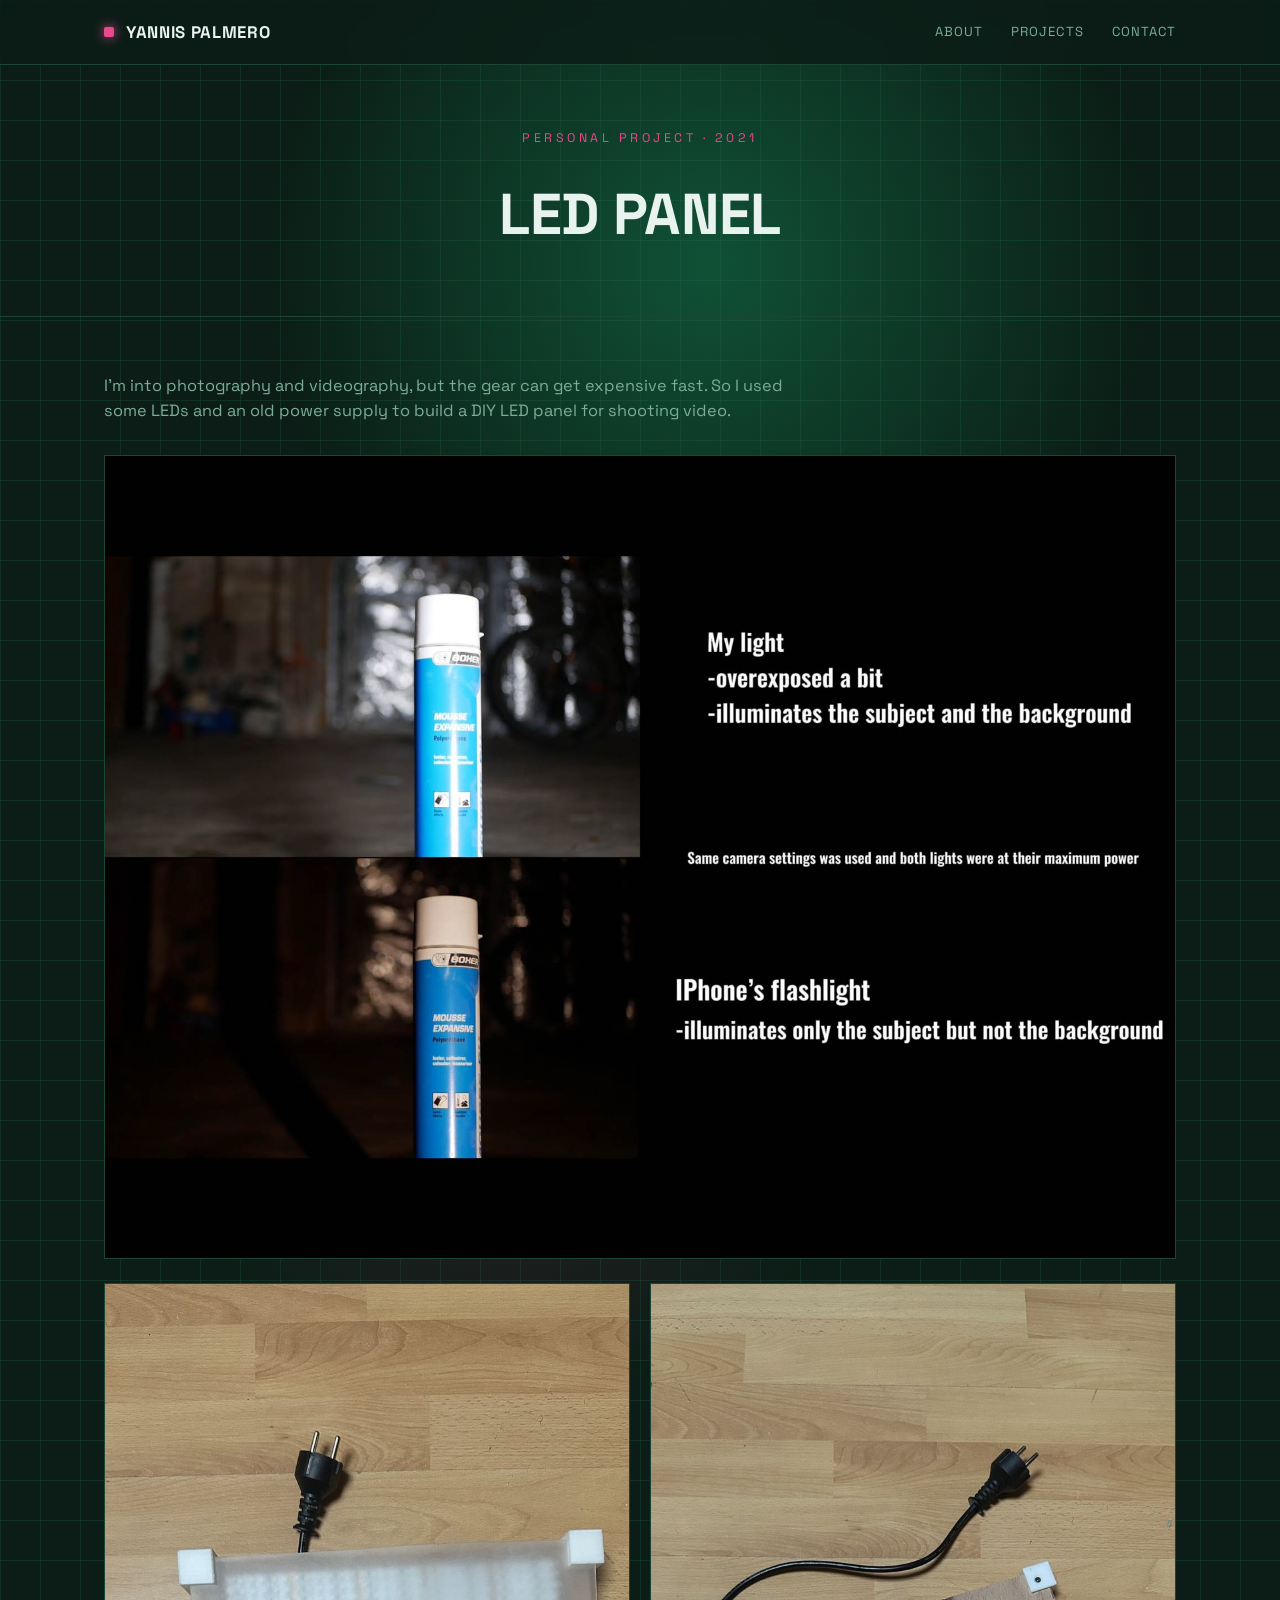
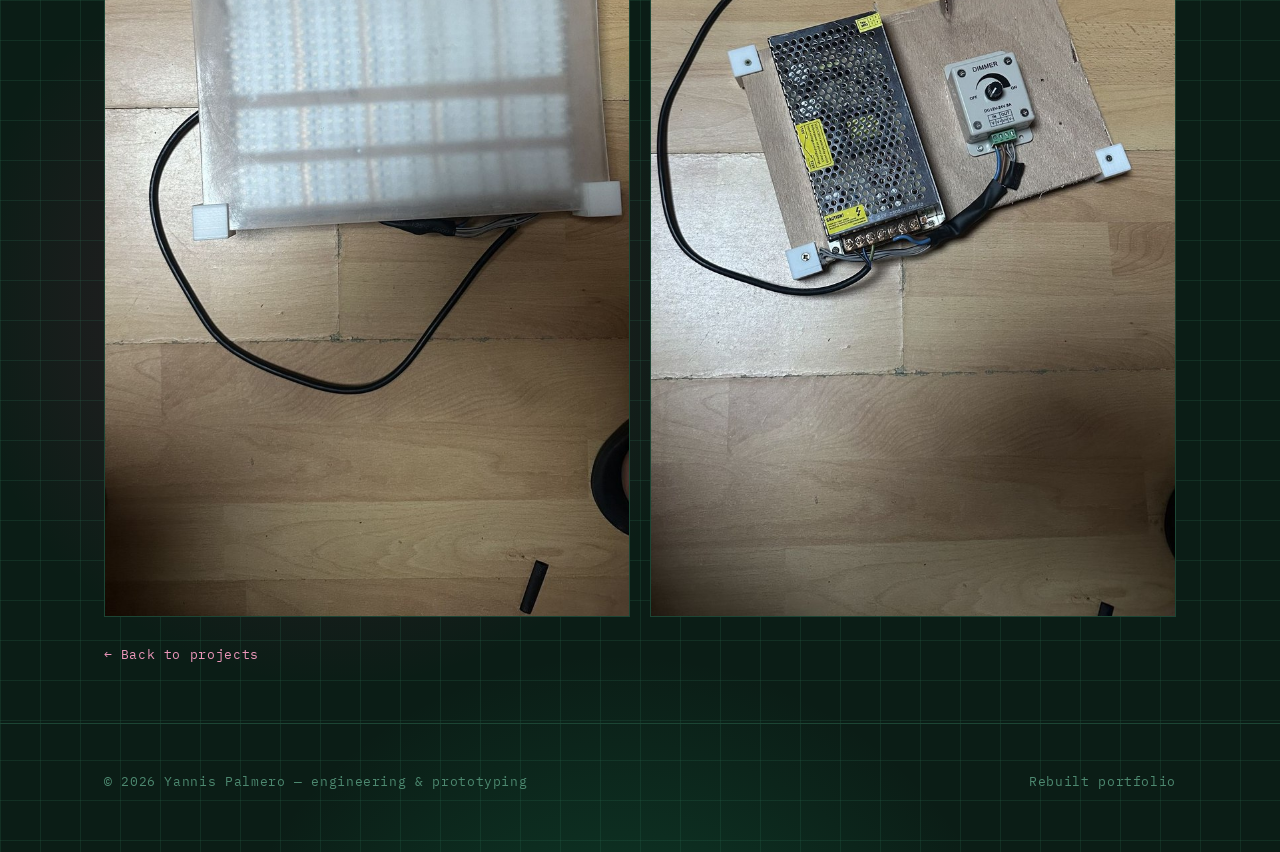
==== commit 7040e523: "Remove hero divider line, drop parallax tuning panel, scroll at 85% speed The hard rule under the he" ====
--- a/led-panel.html
+++ b/led-panel.html
@@ -10,11 +10,6 @@
 <link rel="stylesheet" href="styles.css">
 </head>
 <body>
-<div class="parallax-panel">
-  <span>Parallax</span>
-  <input type="range" id="parallax-factor" min="0" max="1" step="0.05" value="0.95" aria-label="Parallax speed">
-  <span class="pv" id="parallax-val">0.95</span>
-</div>
 <header>
   <div class="wrap nav">
     <a href="index.html" class="brand"><span class="dot"></span>YANNIS&nbsp;PALMERO</a>
--- a/styles.css
+++ b/styles.css
@@ -73,7 +73,7 @@
 }
 
 /* ---- hero ---- */
-.hero{padding:96px 0 72px;border-bottom:1px solid var(--line)}
+.hero{padding:96px 0 72px}
 .eyebrow{font-size:.78rem;letter-spacing:.28em;text-transform:uppercase;color:var(--accent);margin-bottom:22px}
 .hero h1{
   font-size:clamp(2.6rem,7vw,5.4rem);
@@ -216,19 +216,3 @@
   .media-grid{grid-template-columns:1fr}
   .gallery{grid-template-columns:1fr 1fr}
 }
-
-/* ---- parallax tuning panel (temporary dev control) ---- */
-.parallax-panel{
-  position:fixed;right:18px;bottom:18px;z-index:200;
-  display:flex;align-items:center;gap:10px;
-  padding:10px 16px;border:1px solid var(--line);border-radius:20px;
-  background:hsl(var(--hue) 44% 10% / .85);backdrop-filter:blur(6px);
-  font-family:"IBM Plex Mono",monospace;font-size:.68rem;letter-spacing:.08em;
-  color:var(--dim);text-transform:uppercase;
-}
-.parallax-panel input[type=range]{width:110px;accent-color:var(--accent);cursor:pointer}
-.parallax-panel .pv{color:var(--ink);min-width:2.6em;text-align:right;letter-spacing:0;text-transform:none}
-@media(max-width:480px){
-  .parallax-panel{right:10px;bottom:10px;padding:8px 12px;gap:8px}
-  .parallax-panel input[type=range]{width:80px}
-}
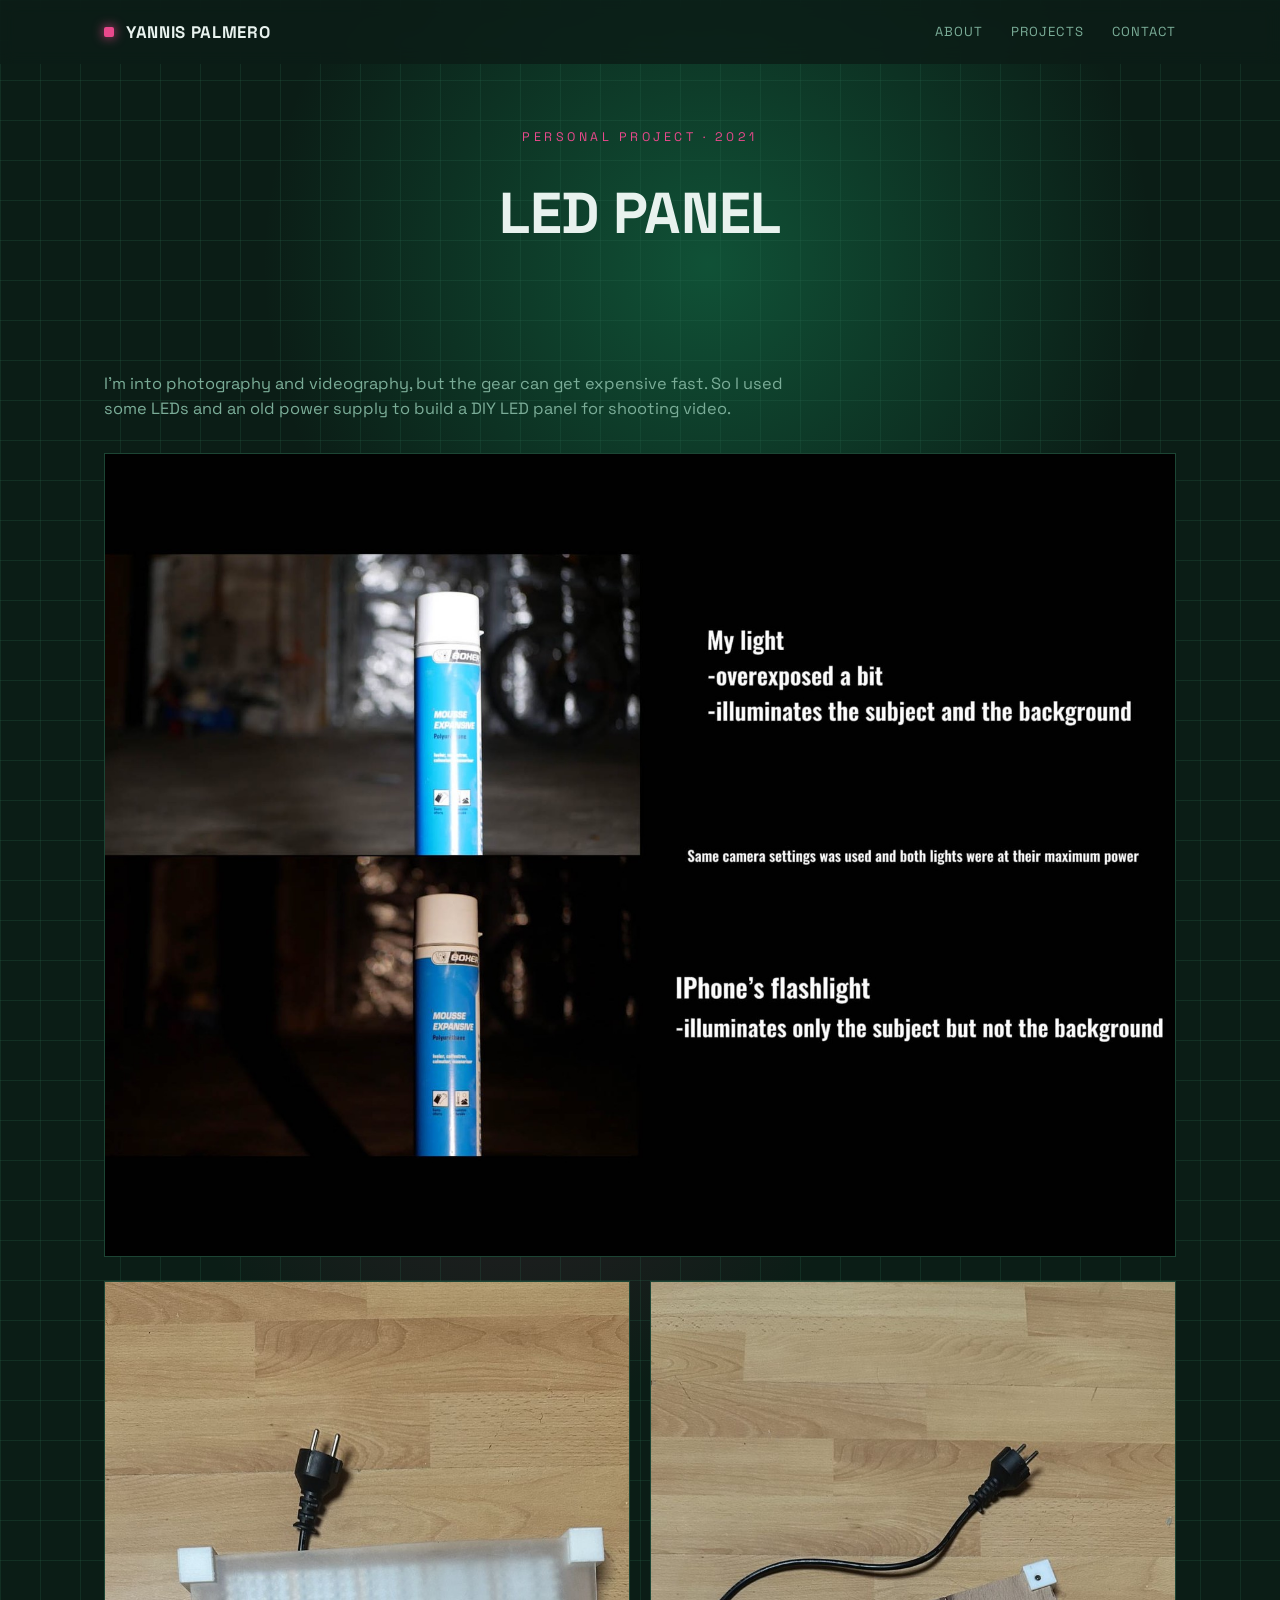
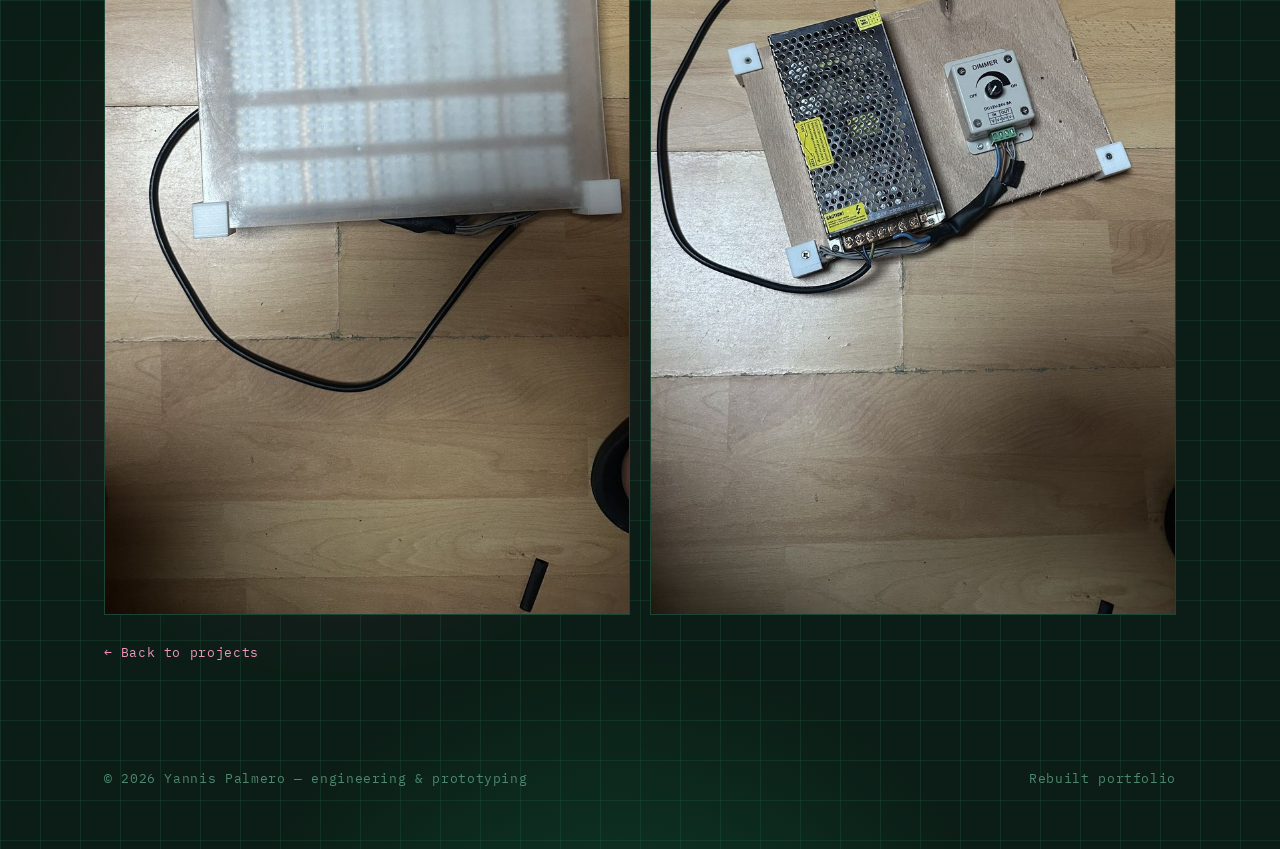
==== commit 2c94fa23: "Bump cache-busting version for the styles.css section-divider change" ====
--- a/led-panel.html
+++ b/led-panel.html
@@ -7,7 +7,7 @@
 <link rel="preconnect" href="https://fonts.googleapis.com">
 <link rel="preconnect" href="https://fonts.gstatic.com" crossorigin>
 <link href="https://fonts.googleapis.com/css2?family=Space+Grotesk:wght@400;500;700&family=IBM+Plex+Mono:wght@400;500&display=swap" rel="stylesheet">
-<link rel="stylesheet" href="styles.css">
+<link rel="stylesheet" href="styles.css?v=1785948640">
 </head>
 <body>
 <header>
@@ -51,6 +51,6 @@
     <div class="mono" style="color:var(--dim)">Rebuilt portfolio</div>
   </div>
 </footer>
-<script src="parallax.js"></script>
+<script src="parallax.js?v=1785948640"></script>
 </body>
 </html>
--- a/styles.css
+++ b/styles.css
@@ -58,7 +58,6 @@
   position:sticky;top:0;z-index:50;
   backdrop-filter:blur(8px);
   background:hsl(var(--hue) 44% 8% / .82);
-  border-bottom:1px solid var(--line);
 }
 .nav{display:flex;align-items:center;justify-content:space-between;height:64px;flex-wrap:wrap;gap:8px 0;min-height:64px}
 .brand{font-weight:700;letter-spacing:.04em;font-size:1.05rem;display:flex;align-items:center;gap:12px;white-space:nowrap}
@@ -74,6 +73,17 @@
 
 /* ---- hero ---- */
 .hero{padding:96px 0 72px}
+.hero-inner{display:grid;grid-template-columns:1fr auto;gap:48px;align-items:stretch}
+.hero-text{min-width:0;display:flex;flex-direction:column;justify-content:center}
+.hero-portrait{
+  width:clamp(260px, 32vw, 400px);height:100%;object-fit:cover;
+  border:1px solid var(--line);
+  filter:grayscale(1);
+}
+@media(max-width:640px){
+  .hero-inner{grid-template-columns:1fr}
+  .hero-portrait{width:min(320px, 100%);height:auto;margin:0 auto}
+}
 .eyebrow{font-size:.78rem;letter-spacing:.28em;text-transform:uppercase;color:var(--accent);margin-bottom:22px}
 .hero h1{
   font-size:clamp(2.6rem,7vw,5.4rem);
@@ -139,13 +149,13 @@
 }
 
 /* ---- footer ---- */
-footer{border-top:1px solid var(--line);padding:48px 0 60px;color:var(--muted)}
+footer{padding:48px 0 60px;color:var(--muted)}
 .foot{display:flex;justify-content:space-between;gap:20px;flex-wrap:wrap;align-items:center}
 .foot .mono{font-size:.8rem;letter-spacing:.05em}
 .foot a{color:var(--accent-soft)}
 
 /* ---- contact ---- */
-.contact{border-top:1px solid var(--line);padding:80px 0 88px}
+.contact{padding:80px 0 88px}
 .contact .eyebrow-c{font-family:"IBM Plex Mono",monospace;font-size:.78rem;letter-spacing:.24em;text-transform:uppercase;color:var(--accent);margin-bottom:20px}
 .contact h2{font-size:clamp(2rem,5vw,3.2rem);font-weight:700;letter-spacing:-.02em;line-height:1.05;max-width:16ch}
 .contact p{color:var(--muted);max-width:520px;margin-top:20px;font-size:1.05rem}
@@ -161,7 +171,7 @@
 .link-card:hover .v::after{transform:translate(2px,-2px);color:var(--accent)}
 
 /* ---- about ---- */
-.about{border-top:1px solid var(--line);padding:72px 0}
+.about{padding:72px 0}
 .about-grid{display:grid;grid-template-columns:1.4fr 1fr;gap:56px;align-items:start}
 .about .eyebrow-a{font-family:"IBM Plex Mono",monospace;font-size:.78rem;letter-spacing:.24em;text-transform:uppercase;color:var(--accent);margin-bottom:22px}
 .about h2{font-size:clamp(1.8rem,4vw,2.6rem);font-weight:700;letter-spacing:-.02em;line-height:1.1;margin-bottom:24px}
@@ -191,10 +201,9 @@
 /* ---- project detail pages ---- */
 .back-link{display:inline-flex;align-items:center;gap:8px;margin-top:28px;font-family:"IBM Plex Mono",monospace;font-size:.8rem;letter-spacing:.05em;color:var(--accent-soft)}
 .back-link::before{content:"←"}
-.p-hero{padding:64px 0 56px;border-bottom:1px solid var(--line)}
+.p-hero{padding:64px 0 56px}
 .p-hero h1{font-size:clamp(2.2rem,6vw,3.6rem);font-weight:700;letter-spacing:-.01em;text-align:center;text-transform:uppercase}
-.p-section{padding:56px 0;border-bottom:1px solid var(--line)}
-.p-section:last-of-type{border-bottom:none}
+.p-section{padding:56px 0}
 .p-section h2{font-size:1.5rem;font-weight:500;letter-spacing:.02em;margin-bottom:18px}
 .p-section p{color:var(--muted);font-size:1.02rem;max-width:70ch;margin-bottom:14px}
 .p-specsheet{
